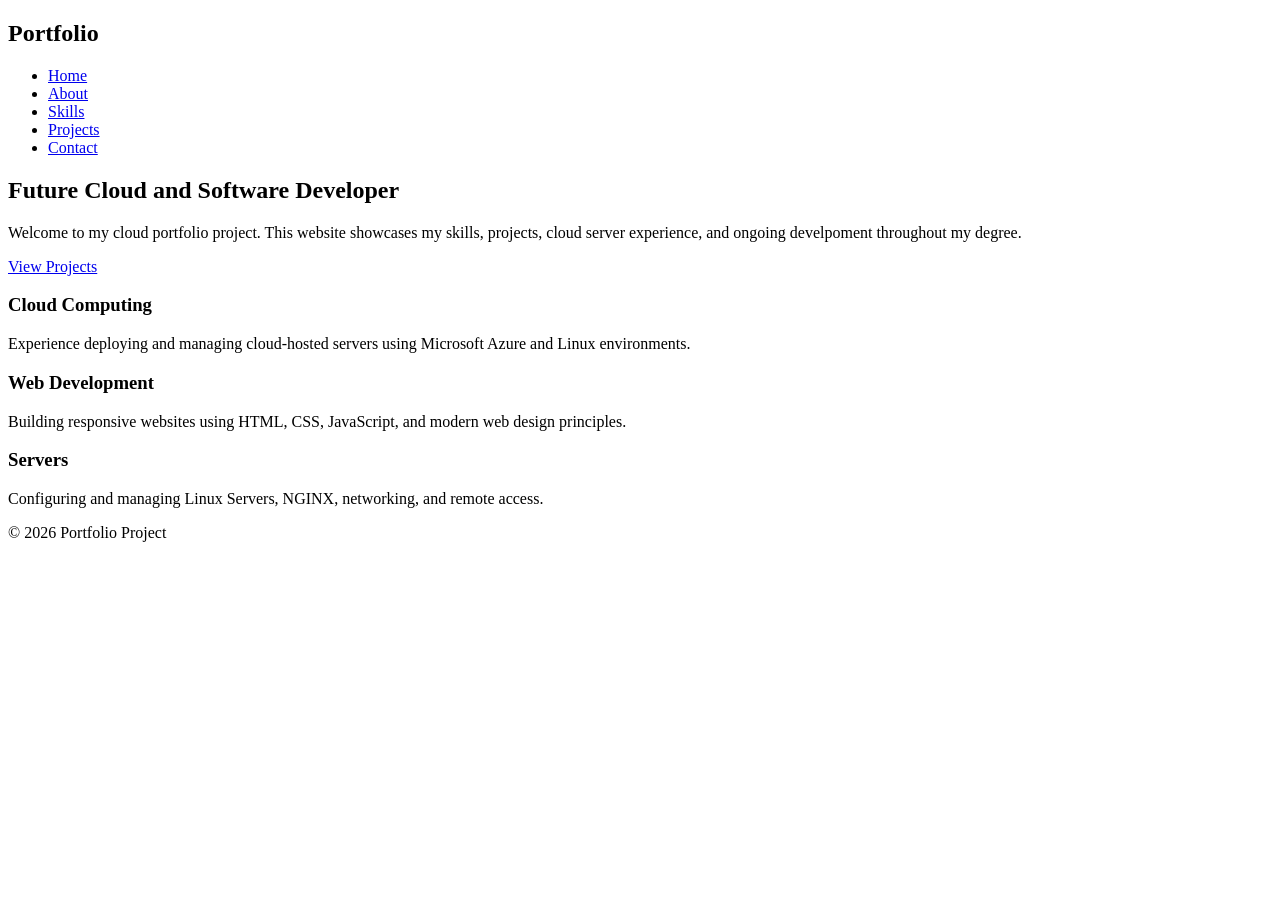
==== Code/index.html @ efd49b20 "Create index.html" ====
<!DOCTYPE html>
<html lang="en"> 
<head>
    <meta charset="UTF-8">
    <meta name="viewport" content="width=device-width, intial-scale=1.0">
    <title>Portfolio</title>

    <link rel="stylesheet" href="css/style.css">
</head>

<body>

    <header>
        <nav>
            <h1 class="logo">Portfolio</h1>

            <ul class="nav-links">
                <li><a href="index.html">Home</a></li>
                <li><a href="about.html">About</a></li>
                <li><a href="skills.html">Skills</a></li>
                <li><a href="projects.html">Projects</a></li>
                <li><a href="contact.html">Contact</a></li>
            </ul>
        </nav>
    </header>

    <section class="hero">
        <div class="hero-content">
            <h2 id="greeting"></h2>

            <h1>Future Cloud and Software Developer</h1>

            <p>
                Welcome to my cloud portfolio project. This website showcases my skills, projects, cloud server experience, and ongoing develpoment throughout my degree.
            </p>

            <a href="projects.html" class="btn">View Projects</a>
        </div>

    </section>

    <section class="overview">
        <div class="card">
            <h3>Cloud Computing</h3>
            <p>
                Experience deploying and managing cloud-hosted servers using Microsoft Azure and Linux environments.
            </p>
        </div>

        <div class="card">
            <h3>Web Development</h3>
            <p>
                Building responsive websites using HTML, CSS, JavaScript, and modern web design principles.
            </p>
        </div>

        <div class="card">
            <h3>Servers</h3>
            <p>
                Configuring and managing Linux Servers, NGINX, networking, and remote access.
            </p>
        </div>

    </section>

    <footer>
        <p>&copy; 2026 Portfolio Project</p>
    </footer>

    <script src="js/script.js"></script>

</body>
</html>
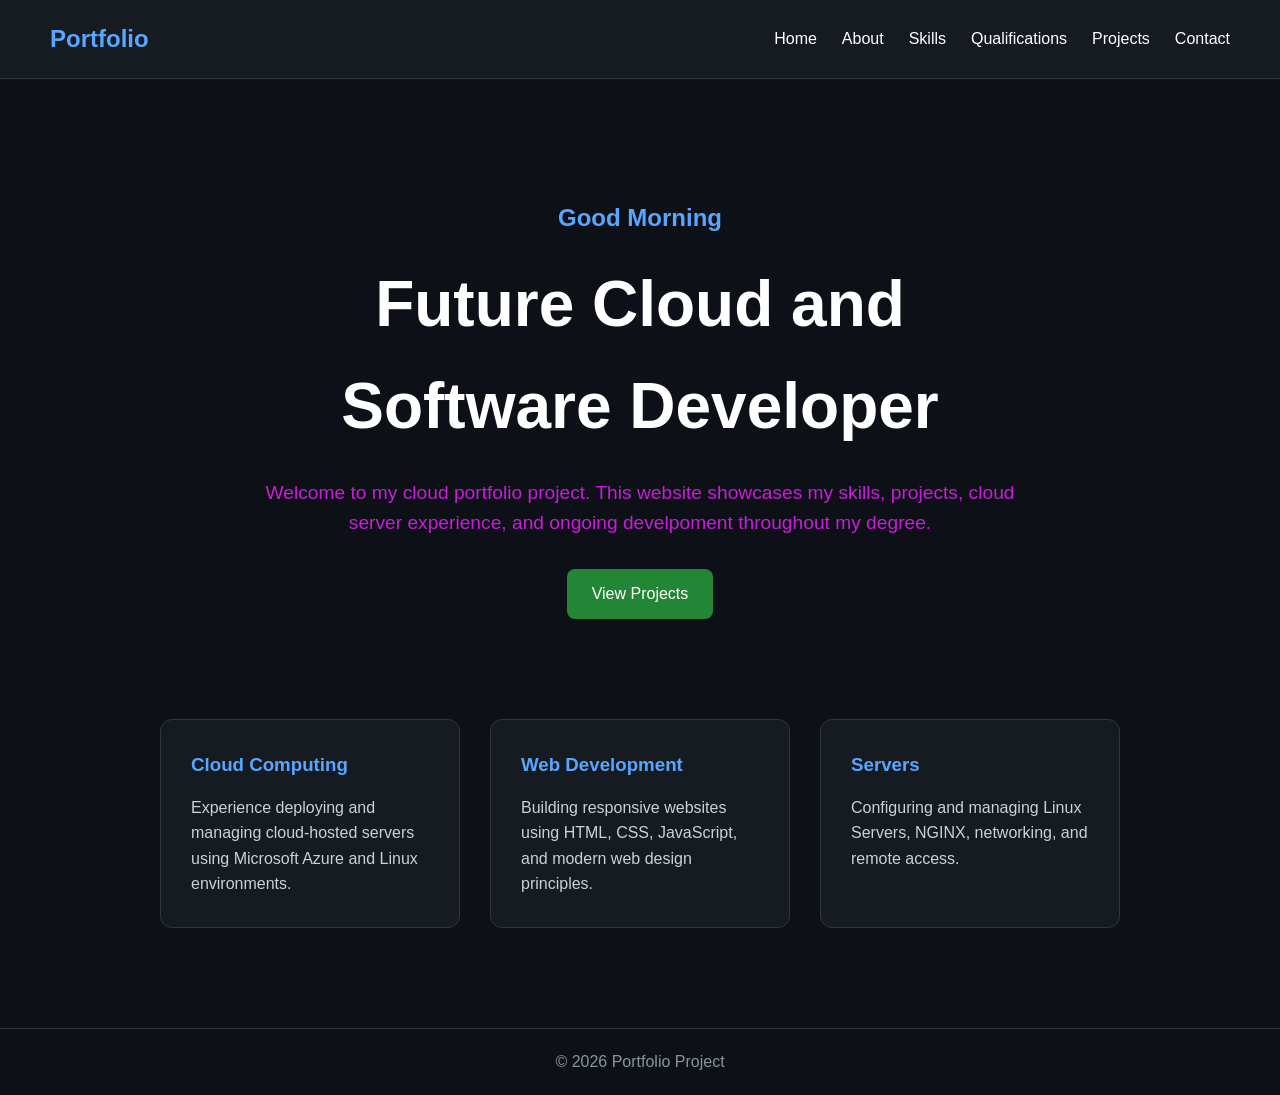
==== commit 9ac3066b: "Update index.html" ====
--- a/Code/index.html
+++ b/Code/index.html
@@ -18,6 +18,7 @@
                 <li><a href="index.html">Home</a></li>
                 <li><a href="about.html">About</a></li>
                 <li><a href="skills.html">Skills</a></li>
+                <li><a href="qualifications.html">Qualifications</a></li>
                 <li><a href="projects.html">Projects</a></li>
                 <li><a href="contact.html">Contact</a></li>
             </ul>
--- a/Code/css/style.css
+++ b/Code/css/style.css
@@ -0,0 +1,188 @@
+* {
+    margin: 0;
+    padding: 0;
+    box-sizing: border-box;
+}
+
+body {
+    font-family: Arial, sans-serif;
+    background-color: #0d1117;
+    color: white;
+    line-height: 1.6;
+}
+
+header {
+    background-color: #161b22;
+    padding: 20px 50px;
+    border-bottom: 1px solid #30363d;
+}
+
+nav {
+    display: flex;
+    justify-content: space-between;
+    align-items: center;
+}
+
+.logo {
+    color: #58a6ff;
+}
+
+.nav-links {
+    display: flex;
+    list-style: none;
+}
+
+.nav-links li { 
+    margin-left: 25px;
+}
+
+.nav-links a {
+    text-decoration: none;
+    color: white;
+    transition: 0.3s;
+}
+
+.nav-links a:hover {
+    color: #58a6ff;
+}
+
+.hero {
+    min-height: 60vh;
+    display: flex;
+    justify-content: center;
+    align-items: center;
+    text-align: center;
+    padding: 120px 20px 40px;
+}
+
+.hero-content {
+    max-width: 800px;
+}
+
+.hero h1 {
+    font-size: 4rem;
+    margin-bottom: 20px;
+}
+
+.hero h2 {
+    color: #58a6ff;
+    margin-bottom: 15px;
+}
+
+.hero p {
+    font-size: 1.2rem;
+    margin-bottom: 30px;
+    color: #c91dd9;
+}
+
+.btn {
+    display: inline-block;
+    padding: 12px 25px; 
+    background-color: #238636;
+    color: white;
+    text-decoration: none;
+    border-radius: 8px;
+    transition: 0.3s;
+}
+
+.btn:hover {
+    background-color: #2ea043;
+}
+
+.overview {
+    display: flex;
+    justify-content: center;
+    gap: 30px;
+    padding: 60px 40px;
+    flex-wrap: wrap;
+}
+
+.card {
+    background-color: #161b22;
+    padding: 30px;
+    border-radius: 12px;
+    width: 300px;
+    border: 1px solid #30363d;
+    transition: 0.3s;
+}
+
+.card:hover {
+    transform: translateY(-8px);
+    border-color: #58a6ff;
+}
+
+.card h3 {
+    margin-bottom: 15px;
+    color: #58a6ff;
+}
+
+.card p { 
+    color: #c9d1d9;
+}
+
+footer { 
+    text-align: center;
+    padding: 20px;
+    border-top: 1px solid #30363d;
+    margin-top: 40px;
+    color: #8b949e;
+}
+
+@media(max-width: 768px) {
+    nav {
+        flex-direction: column;
+    }
+
+    .nav-links {
+        margin-top: 20px;
+    }
+
+    .hero h1 {
+        font-size: 2.5rem;
+    }
+
+    .overview {
+        flex-direction: column;
+        align-items: center;
+    }
+}
+
+#theme-toggle {
+    padding: 10px 20px;
+    background-color: #58a6ff;
+    color: white;
+    border: none;
+    border-radius: 8px;
+    cursor: pointer;
+    transition: 0.3s;
+}
+
+#theme-toggle:hover {
+    background-color: #79d0ff;
+}
+
+.light-mode {
+    background-color: white;
+    color: black;
+}
+
+.light-mode header {
+    background-color: #f0f0f0;
+}
+
+.light-mode .card {
+    background-color: #eaeaea;
+    color: black;
+}
+
+.light-mode .nav-links a {
+    color: black;
+}
+
+.light-mode footer {
+    color: black;
+}
+
+.page-title {
+    font-size: 3rem;
+}
